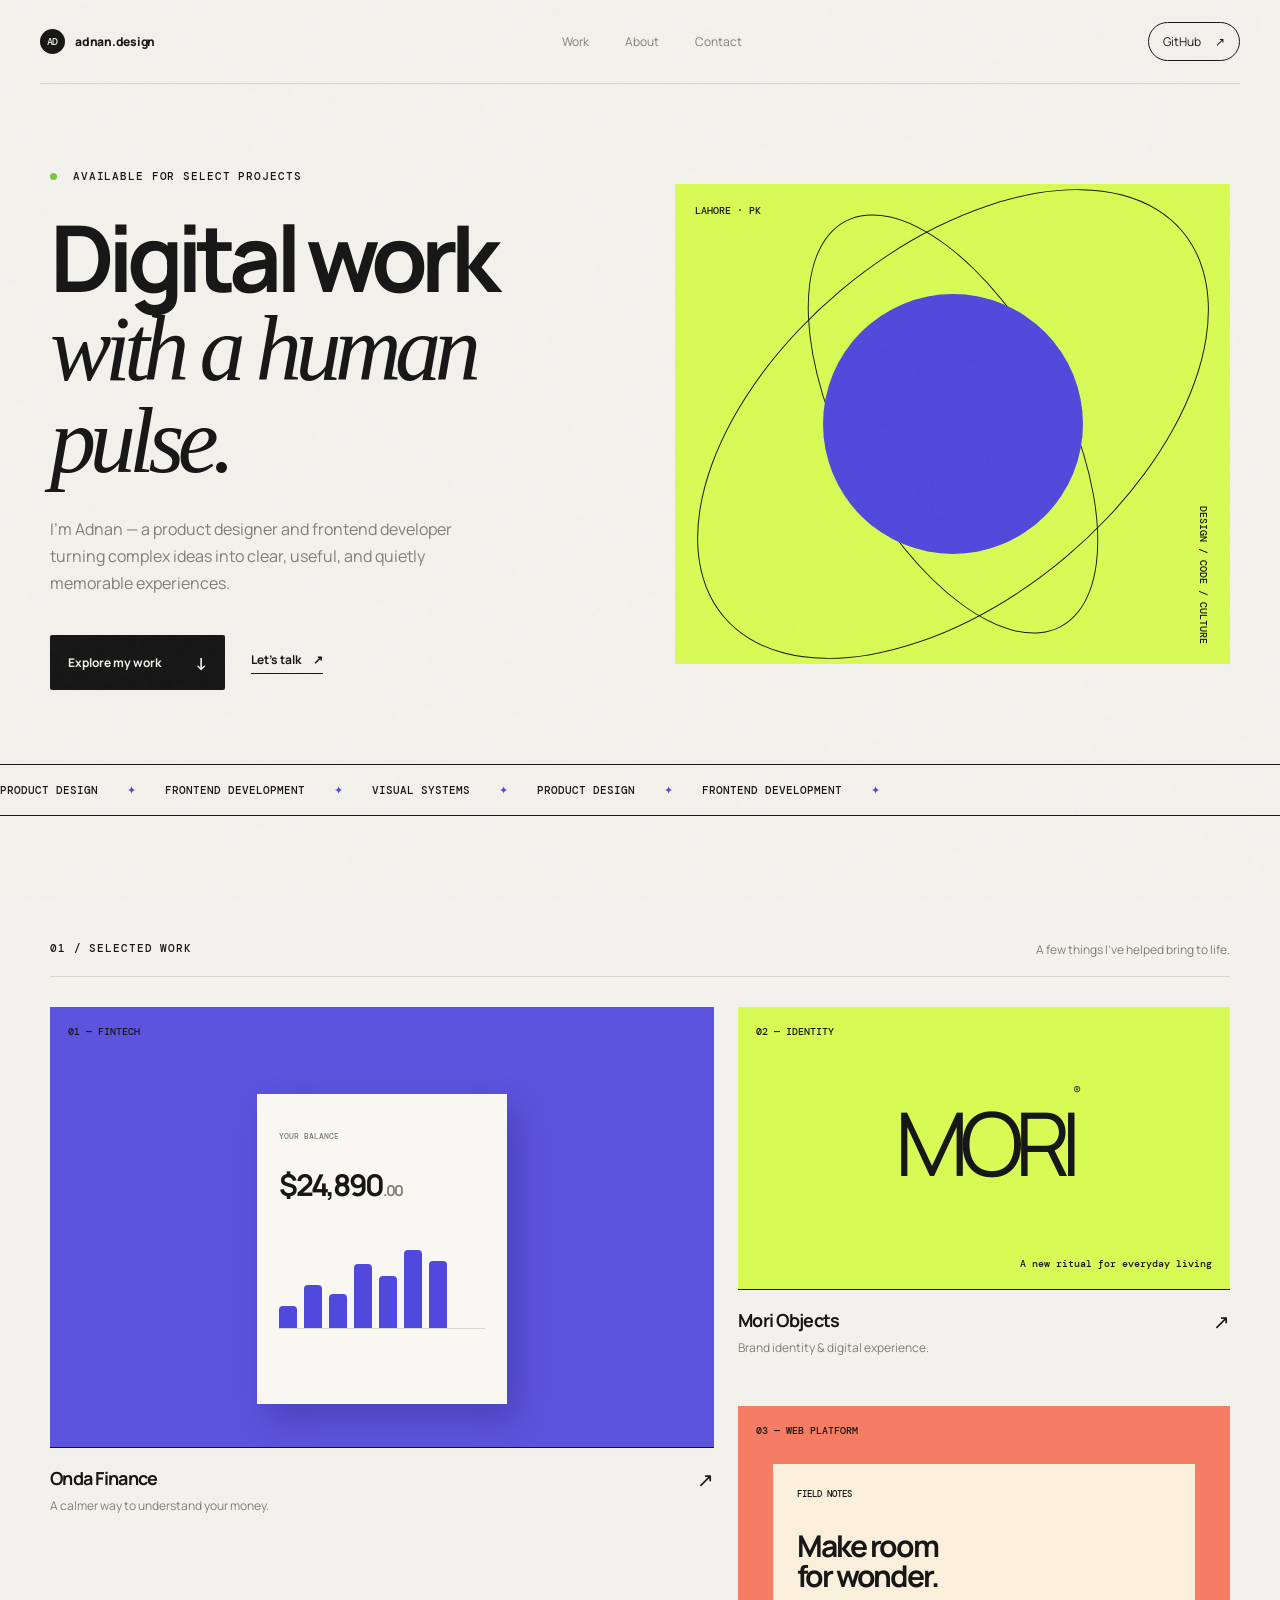
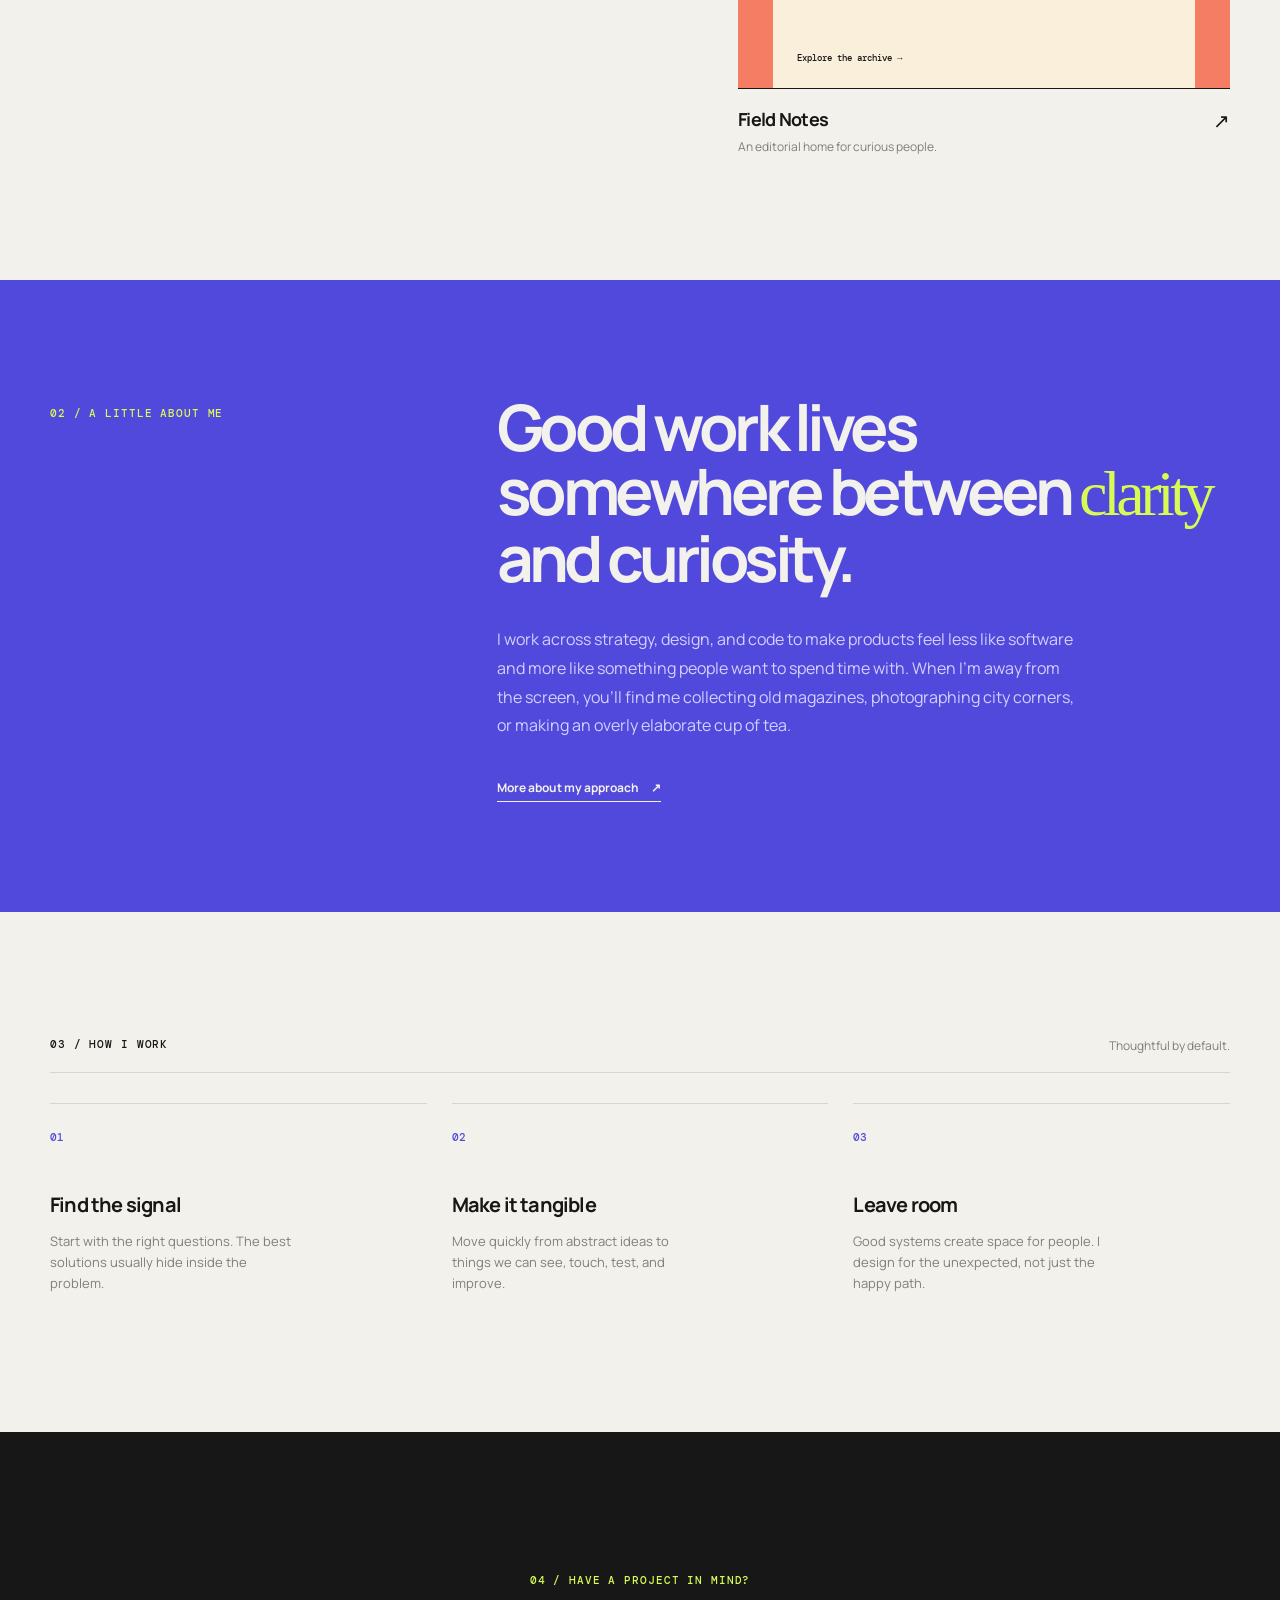
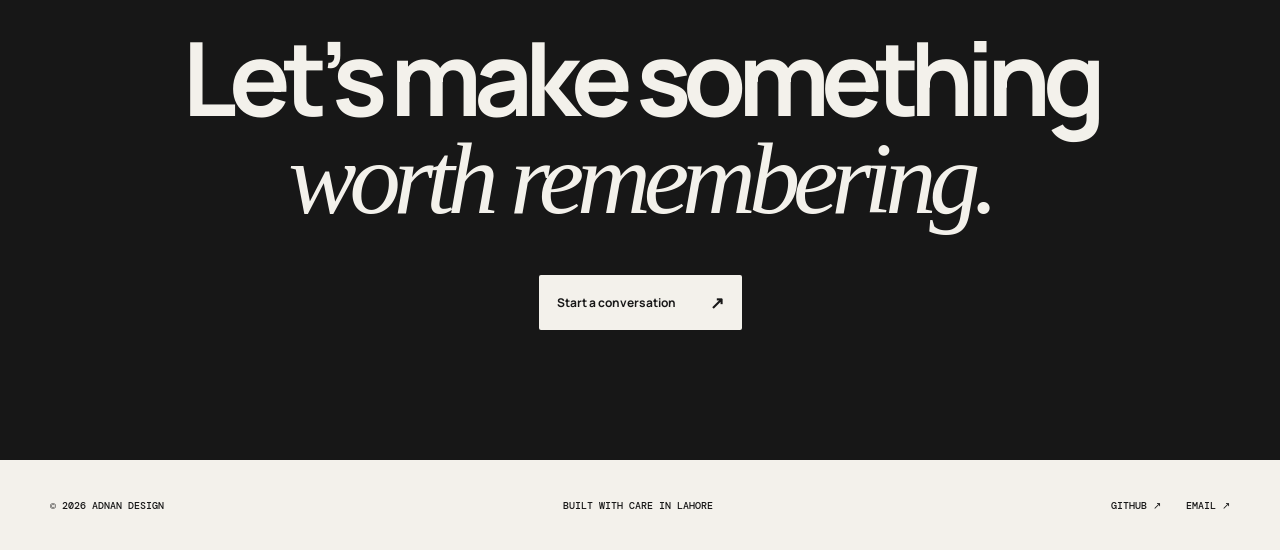
==== index.html @ 416e0aba "Create Adnan portfolio site" ====
<!doctype html>
<html lang="en">
<head>
  <meta charset="UTF-8" />
  <meta name="viewport" content="width=device-width, initial-scale=1.0" />
  <meta name="description" content="Adnan Design — product designer and frontend developer crafting thoughtful digital experiences." />
  <title>Adnan Design — Product Designer & Frontend Developer</title>
  <link rel="preconnect" href="https://fonts.googleapis.com">
  <link rel="preconnect" href="https://fonts.gstatic.com" crossorigin>
  <link href="https://fonts.googleapis.com/css2?family=DM+Mono:wght@400;500&family=Manrope:wght@400;500;600;700;800&display=swap" rel="stylesheet">
  <link rel="stylesheet" href="styles.css" />
</head>
<body>
  <div class="grain"></div>
  <header class="site-header">
    <a class="brand" href="#top" aria-label="Adnan Design home"><span class="brand-mark">AD</span><span>adnan.design</span></a>
    <nav class="nav" aria-label="Primary navigation">
      <a href="#work">Work</a><a href="#about">About</a><a href="#contact">Contact</a>
    </nav>
    <a class="header-cta" href="https://github.com/AdnanDesign" target="_blank" rel="noreferrer">GitHub <span>↗</span></a>
  </header>

  <main id="top">
    <section class="hero container">
      <div class="hero-copy">
        <p class="eyebrow"><span class="status-dot"></span> Available for select projects</p>
        <h1>Digital work<br><em>with a human pulse.</em></h1>
        <p class="hero-text">I’m Adnan — a product designer and frontend developer turning complex ideas into clear, useful, and quietly memorable experiences.</p>
        <div class="hero-actions"><a class="button button-dark" href="#work">Explore my work <span>↓</span></a><a class="text-link" href="mailto:hello@adnan.design">Let’s talk <span>↗</span></a></div>
      </div>
      <div class="hero-art" aria-label="Abstract artwork">
        <div class="orbit orbit-one"></div><div class="orbit orbit-two"></div><div class="sun"></div><div class="art-label label-top">Lahore · PK</div><div class="art-label label-bottom">Design / Code / Culture</div>
      </div>
    </section>

    <section class="marquee" aria-label="Specialties"><div>PRODUCT DESIGN <span>✦</span> FRONTEND DEVELOPMENT <span>✦</span> VISUAL SYSTEMS <span>✦</span> PRODUCT DESIGN <span>✦</span> FRONTEND DEVELOPMENT <span>✦</span></div></section>

    <section class="section container" id="work">
      <div class="section-heading"><p class="eyebrow">01 / Selected work</p><p class="muted">A few things I’ve helped bring to life.</p></div>
      <div class="project-grid">
        <article class="project-card project-featured"><div class="project-visual visual-indigo"><span class="visual-tag">01 — Fintech</span><div class="phone-card"><small>YOUR BALANCE</small><strong>$24,890<span>.00</span></strong><div class="mini-chart"><i></i><i></i><i></i><i></i><i></i><i></i><i></i></div></div></div><div class="project-info"><div><h2>Onda Finance</h2><p>A calmer way to understand your money.</p></div><span class="arrow">↗</span></div></article>
        <article class="project-card"><div class="project-visual visual-lime"><span class="visual-tag">02 — Identity</span><div class="lime-type">MORI<span>®</span></div><div class="visual-caption">A new ritual for everyday living</div></div><div class="project-info"><div><h2>Mori Objects</h2><p>Brand identity & digital experience.</p></div><span class="arrow">↗</span></div></article>
        <article class="project-card"><div class="project-visual visual-coral"><span class="visual-tag">03 — Web platform</span><div class="coral-window"><span>FIELD NOTES</span><b>Make room<br>for wonder.</b><small>Explore the archive →</small></div></div><div class="project-info"><div><h2>Field Notes</h2><p>An editorial home for curious people.</p></div><span class="arrow">↗</span></div></article>
      </div>
    </section>

    <section class="about-band" id="about"><div class="container about-layout"><p class="eyebrow">02 / A little about me</p><div><h2>Good work lives somewhere between <span>clarity</span> and curiosity.</h2><p class="about-copy">I work across strategy, design, and code to make products feel less like software and more like something people want to spend time with. When I’m away from the screen, you’ll find me collecting old magazines, photographing city corners, or making an overly elaborate cup of tea.</p><a class="text-link light-link" href="mailto:hello@adnan.design">More about my approach <span>↗</span></a></div></div></section>

    <section class="section container principles"><div class="section-heading"><p class="eyebrow">03 / How I work</p><p class="muted">Thoughtful by default.</p></div><div class="principle-grid"><div><span>01</span><h3>Find the signal</h3><p>Start with the right questions. The best solutions usually hide inside the problem.</p></div><div><span>02</span><h3>Make it tangible</h3><p>Move quickly from abstract ideas to things we can see, touch, test, and improve.</p></div><div><span>03</span><h3>Leave room</h3><p>Good systems create space for people. I design for the unexpected, not just the happy path.</p></div></div></section>

    <section class="contact-section" id="contact"><div class="container contact-inner"><p class="eyebrow">04 / Have a project in mind?</p><h2>Let’s make something<br><em>worth remembering.</em></h2><a class="button button-light" href="mailto:hello@adnan.design">Start a conversation <span>↗</span></a></div></section>
  </main>
  <footer class="site-footer container"><span>© 2026 Adnan Design</span><span>Built with care in Lahore</span><div><a href="https://github.com/AdnanDesign" target="_blank" rel="noreferrer">GitHub ↗</a><a href="mailto:hello@adnan.design">Email ↗</a></div></footer>
</body>
</html>
---- styles.css ----
:root{--ink:#171717;--paper:#f3f1eb;--muted:#817e76;--line:#d8d5cc;--lime:#d8fa55;--indigo:#5149db;--coral:#f47d63}*{box-sizing:border-box}html{scroll-behavior:smooth}body{margin:0;background:var(--paper);color:var(--ink);font-family:Manrope,Arial,sans-serif}.grain{position:fixed;inset:0;pointer-events:none;opacity:.035;z-index:4;background-image:url("data:image/svg+xml,%3Csvg viewBox='0 0 180 180' xmlns='http://www.w3.org/2000/svg'%3E%3Cfilter id='n'%3E%3CfeTurbulence type='fractalNoise' baseFrequency='.8' numOctaves='4' stitchTiles='stitch'/%3E%3C/filter%3E%3Crect width='100%25' height='100%25' filter='url(%23n)' opacity='.6'/%3E%3C/svg%3E")}.container{width:min(1180px,calc(100% - 80px));margin:auto}.site-header{height:84px;display:flex;align-items:center;justify-content:space-between;width:min(1320px,calc(100% - 80px));margin:auto;border-bottom:1px solid var(--line);font-size:12px}.brand{display:flex;gap:10px;align-items:center;font-weight:800;color:var(--ink);text-decoration:none;letter-spacing:-.02em}.brand-mark{display:grid;place-items:center;background:var(--ink);color:var(--paper);height:25px;width:25px;font:500 10px 'DM Mono',monospace;border-radius:50%}.nav{display:flex;gap:36px}.nav a,.header-cta,.site-footer a{color:inherit;text-decoration:none}.nav a{color:var(--muted)}.nav a:hover,.site-footer a:hover{color:var(--ink)}.header-cta{border:1px solid var(--ink);padding:10px 14px;border-radius:99px}.header-cta span{margin-left:12px}.hero{min-height:680px;display:grid;grid-template-columns:1fr 1fr;align-items:center;gap:70px}.eyebrow{font:500 11px 'DM Mono',monospace;text-transform:uppercase;letter-spacing:.08em}.status-dot{display:inline-block;width:7px;height:7px;background:#77c83b;border-radius:50%;margin-right:8px}.hero h1{font-size:clamp(58px,7.2vw,104px);line-height:.96;letter-spacing:-.075em;margin:30px 0}.hero h1 em,.contact-section h2 em{font-family:Georgia,serif;font-weight:400;letter-spacing:-.07em}.hero-text{max-width:430px;color:var(--muted);font-size:16px;line-height:1.7}.hero-actions{display:flex;align-items:center;gap:26px;margin-top:38px}.button{display:inline-flex;align-items:center;justify-content:space-between;gap:34px;text-decoration:none;padding:16px 18px;font-size:12px;font-weight:700;border-radius:2px}.button-dark{background:var(--ink);color:var(--paper)}.button-light{background:var(--paper);color:var(--ink)}.button span{font-size:17px}.text-link{color:var(--ink);text-decoration:none;font-size:12px;font-weight:700;border-bottom:1px solid var(--ink);padding-bottom:5px}.text-link span{margin-left:10px}.hero-art{height:480px;background:var(--lime);position:relative;overflow:hidden}.sun{position:absolute;width:260px;height:260px;background:var(--indigo);border-radius:50%;top:110px;left:50%;transform:translateX(-50%)}.orbit{position:absolute;border:1px solid var(--ink);border-radius:50%;left:50%;top:50%;transform:translate(-50%,-50%) rotate(-28deg)}.orbit-one{height:460px;width:220px}.orbit-two{height:600px;width:350px;transform:translate(-50%,-50%) rotate(50deg)}.art-label{position:absolute;font:500 10px 'DM Mono',monospace;text-transform:uppercase}.label-top{top:20px;left:20px}.label-bottom{bottom:20px;right:20px;writing-mode:vertical-rl}.marquee{overflow:hidden;white-space:nowrap;border-top:1px solid var(--ink);border-bottom:1px solid var(--ink);padding:18px 0;font:500 11px 'DM Mono',monospace}.marquee div{animation:scroll 28s linear infinite}.marquee span{color:var(--indigo);margin:0 22px}@keyframes scroll{to{transform:translateX(-30%)}}.section{padding-top:125px;padding-bottom:125px}.section-heading{display:flex;justify-content:space-between;border-bottom:1px solid var(--line);padding-bottom:18px;margin-bottom:30px}.section-heading .eyebrow{margin:0}.muted{color:var(--muted);font-size:12px;margin:0}.project-grid{display:grid;grid-template-columns:1.35fr 1fr;gap:50px 24px}.project-card:first-child{grid-row:span 2}.project-visual{height:440px;position:relative;overflow:hidden}.project-card:not(:first-child) .project-visual{height:282px}.visual-indigo{background:#5c54dc}.visual-lime{background:var(--lime)}.visual-coral{background:var(--coral)}.visual-tag{position:absolute;top:18px;left:18px;font:500 10px 'DM Mono',monospace;text-transform:uppercase}.phone-card{position:absolute;width:250px;height:310px;background:#f8f7f1;left:50%;top:55%;transform:translate(-50%,-50%);padding:28px 22px;box-shadow:10px 15px 30px #28217b55}.phone-card small{font:500 8px 'DM Mono',monospace;color:var(--muted)}.phone-card strong{display:block;font-size:30px;letter-spacing:-.07em;margin:20px 0 34px}.phone-card strong span{font-size:15px;color:var(--muted)}.mini-chart{display:flex;gap:7px;align-items:end;height:90px;border-bottom:1px solid var(--line)}.mini-chart i{display:block;width:18px;background:var(--indigo);border-radius:4px 4px 0 0}.mini-chart i:nth-child(1){height:25%}.mini-chart i:nth-child(2){height:48%}.mini-chart i:nth-child(3){height:38%}.mini-chart i:nth-child(4){height:72%}.mini-chart i:nth-child(5){height:58%}.mini-chart i:nth-child(6){height:88%}.mini-chart i:nth-child(7){height:75%}.lime-type{font-size:88px;letter-spacing:-.1em;position:absolute;top:50%;left:50%;transform:translate(-50%,-55%)}.lime-type span{font-size:13px;vertical-align:top}.visual-caption{position:absolute;bottom:19px;right:18px;font:500 10px 'DM Mono',monospace}.coral-window{position:absolute;inset:58px 35px 0;background:#f9efdb;padding:24px;display:flex;flex-direction:column}.coral-window span,.coral-window small{font:500 9px 'DM Mono',monospace}.coral-window b{font-size:30px;line-height:1;letter-spacing:-.07em;margin:auto 0}.coral-window small{margin-top:auto}.project-info{display:flex;justify-content:space-between;padding-top:18px;border-top:1px solid var(--ink)}.project-info h2{font-size:18px;letter-spacing:-.04em;margin:0 0 7px}.project-info p{font-size:12px;color:var(--muted);margin:0}.arrow{font-size:20px}.about-band{background:var(--indigo);color:var(--paper);padding:115px 0}.about-layout{display:grid;grid-template-columns:1fr 2fr;gap:80px}.about-layout .eyebrow{color:var(--lime)}.about-layout h2{font-size:clamp(36px,5vw,67px);line-height:1;letter-spacing:-.07em;margin:0 0 35px}.about-layout h2 span{color:var(--lime);font-family:Georgia,serif;font-weight:400}.about-copy{font-size:16px;line-height:1.8;color:#d3d1ff;max-width:590px;margin-bottom:35px}.light-link{color:var(--paper);border-color:var(--paper)}.principle-grid{display:grid;grid-template-columns:repeat(3,1fr);gap:25px}.principle-grid>div{border-top:1px solid var(--line);padding-top:20px}.principle-grid span{font:500 11px 'DM Mono',monospace;color:var(--indigo)}.principle-grid h3{font-size:20px;margin:45px 0 12px;letter-spacing:-.04em}.principle-grid p{color:var(--muted);line-height:1.6;font-size:13px;max-width:250px}.contact-section{background:var(--ink);color:var(--paper);padding:130px 0}.contact-inner{text-align:center}.contact-inner .eyebrow{color:var(--lime)}.contact-section h2{font-size:clamp(52px,8vw,110px);line-height:.95;letter-spacing:-.08em;margin:42px auto 48px}.site-footer{display:flex;justify-content:space-between;align-items:center;min-height:90px;font:500 10px 'DM Mono',monospace;text-transform:uppercase}.site-footer div{display:flex;gap:25px}@media(max-width:800px){.container,.site-header{width:min(100% - 36px,1180px)}.site-header{height:70px}.nav{display:none}.hero{display:flex;flex-direction:column;padding-top:80px;min-height:auto;gap:60px}.hero h1{font-size:65px}.hero-art{width:100%;height:380px}.section{padding-top:85px;padding-bottom:85px}.project-grid{display:block}.project-card{margin-bottom:45px}.project-visual,.project-card:not(:first-child) .project-visual{height:350px}.about-band{padding:80px 0}.about-layout{display:block}.about-layout>div{margin-top:50px}.principle-grid{grid-template-columns:1fr;gap:45px}.principle-grid h3{margin-top:20px}.contact-section{padding:90px 0}.site-footer{flex-wrap:wrap;gap:20px;padding:24px 0}.site-footer div{width:100%;justify-content:space-between}}
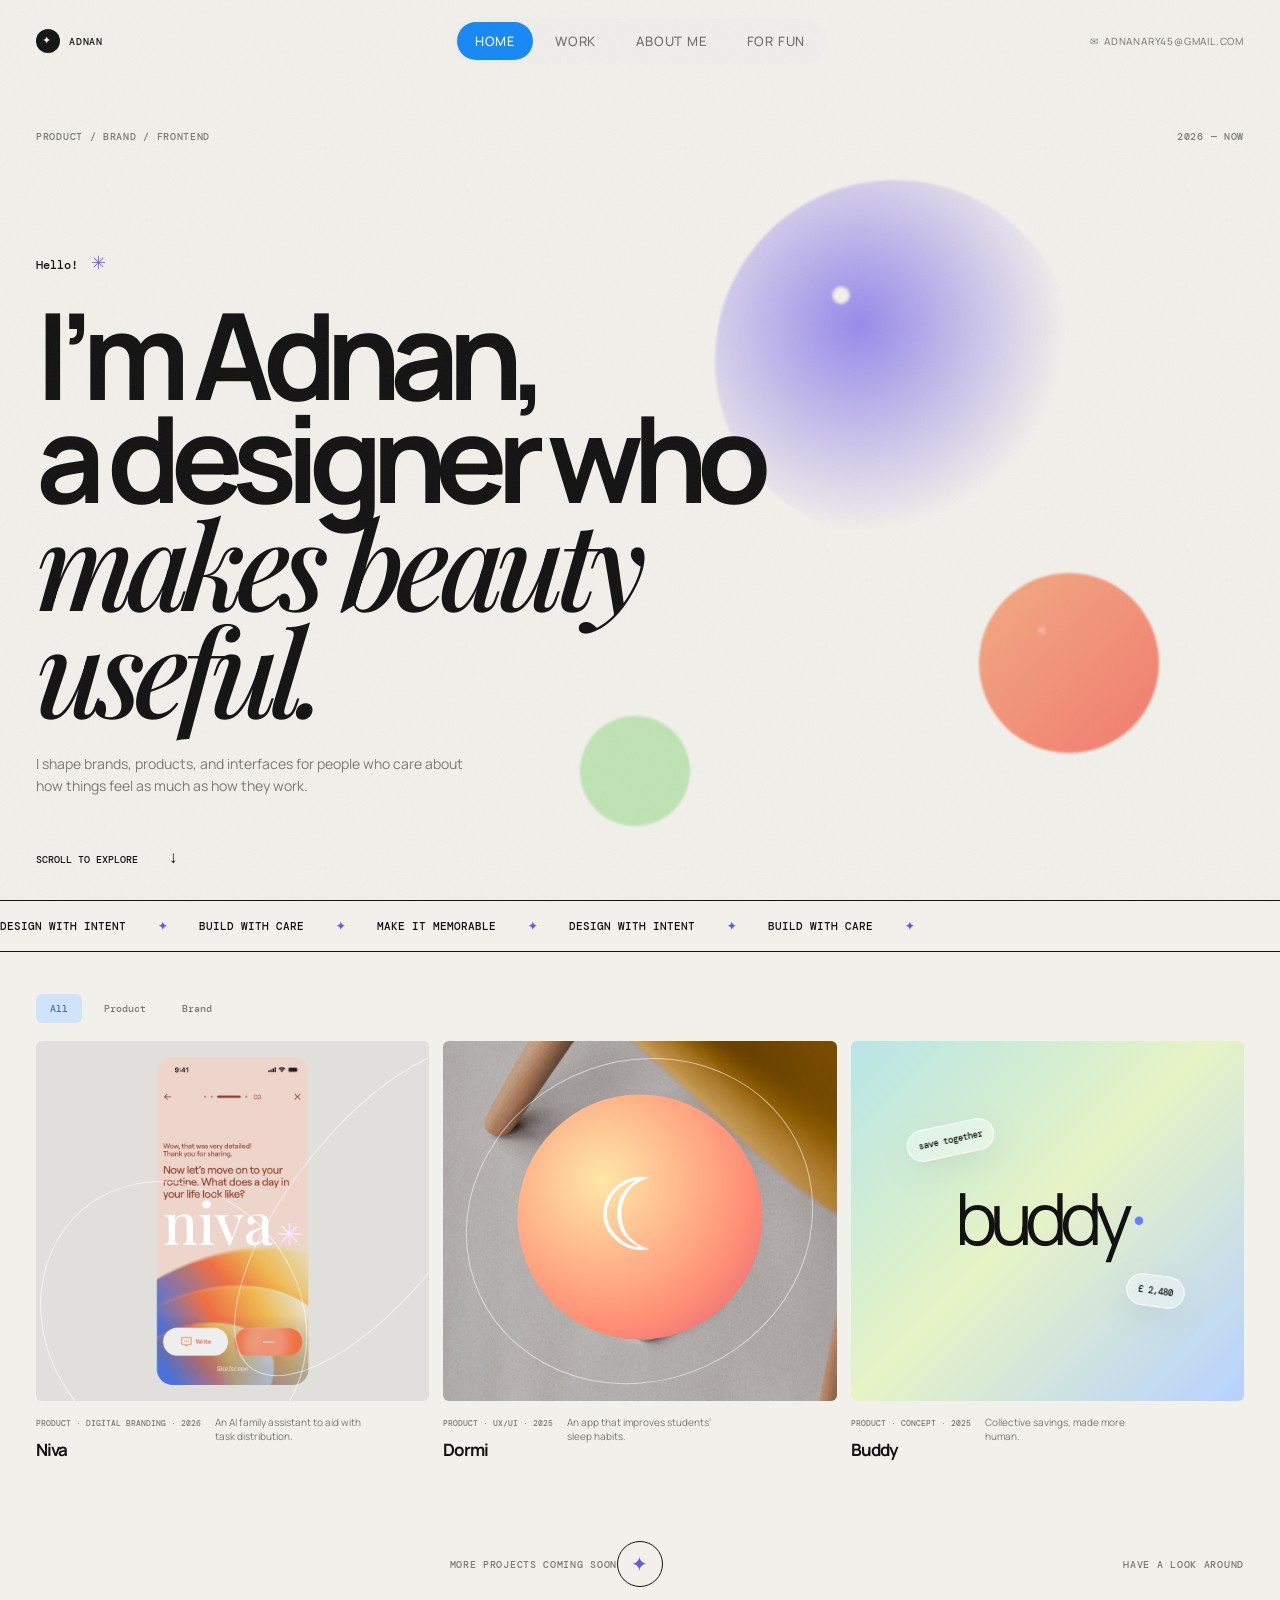
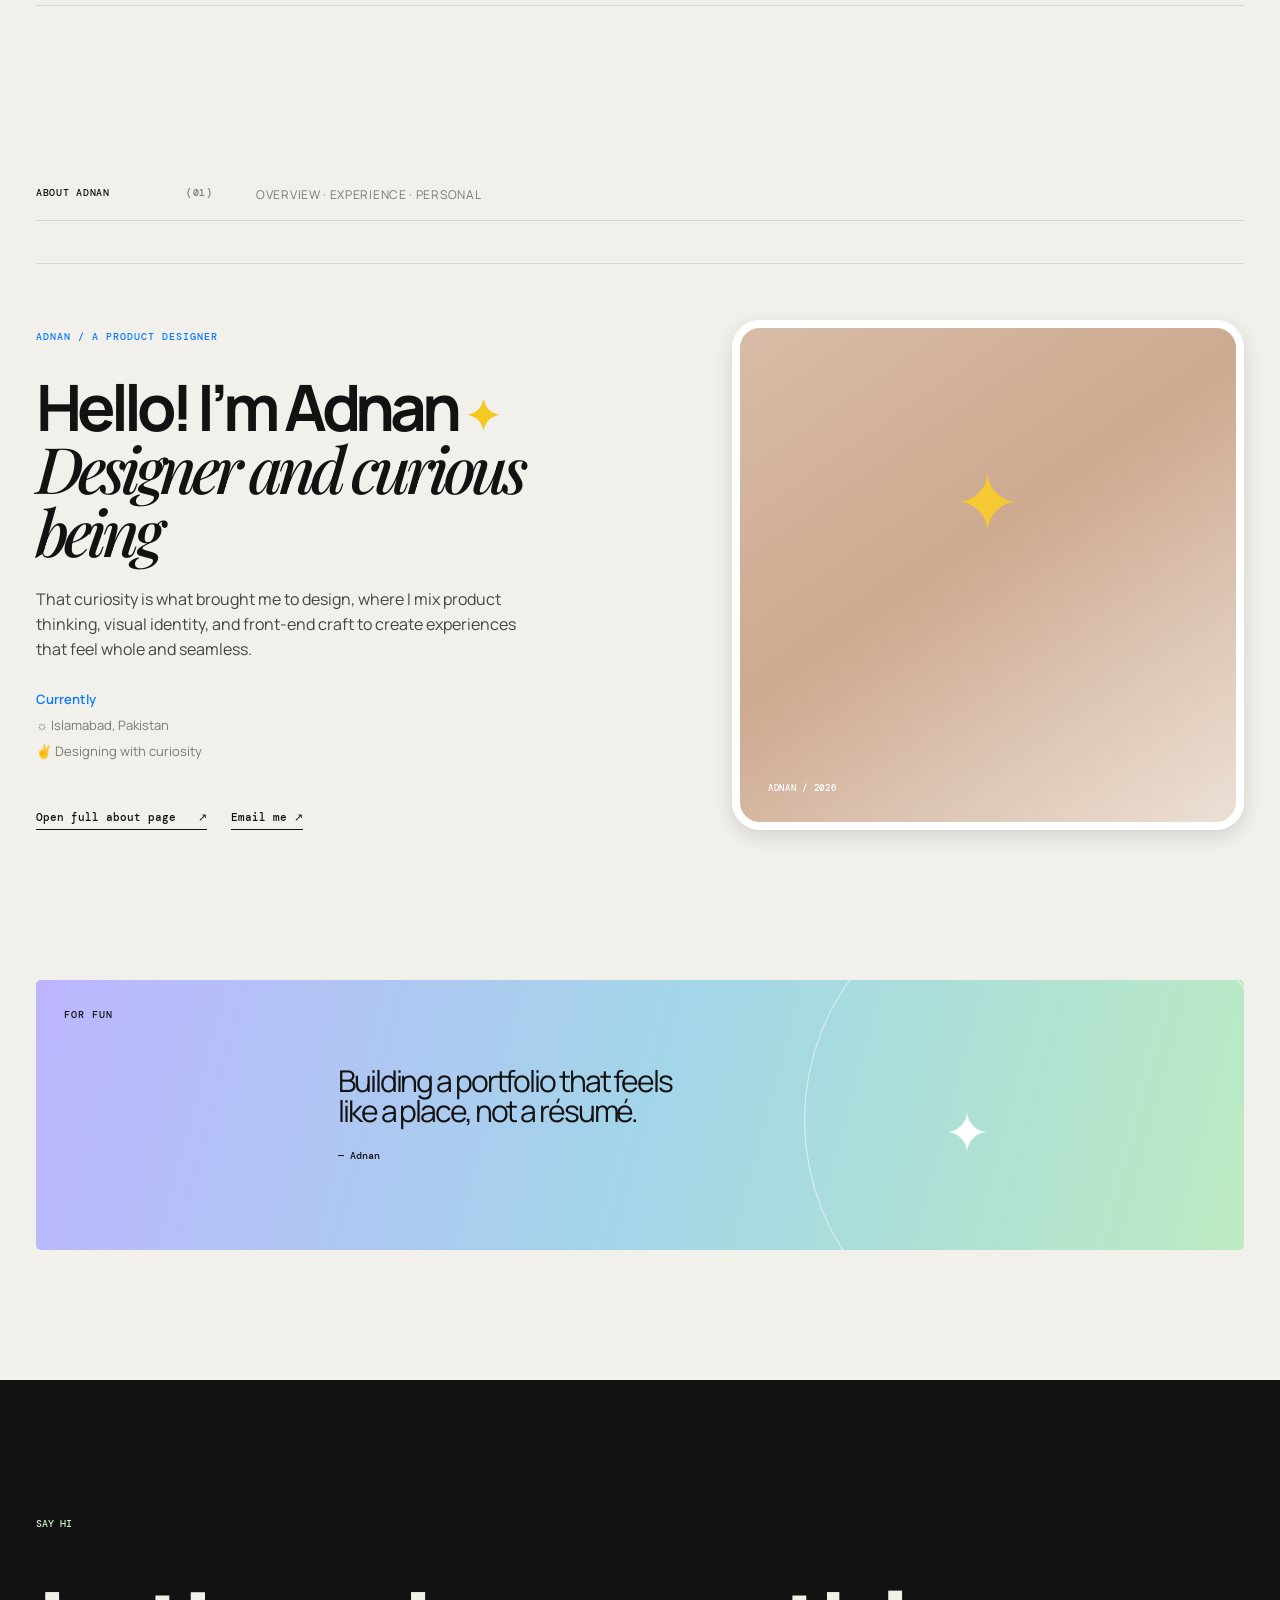
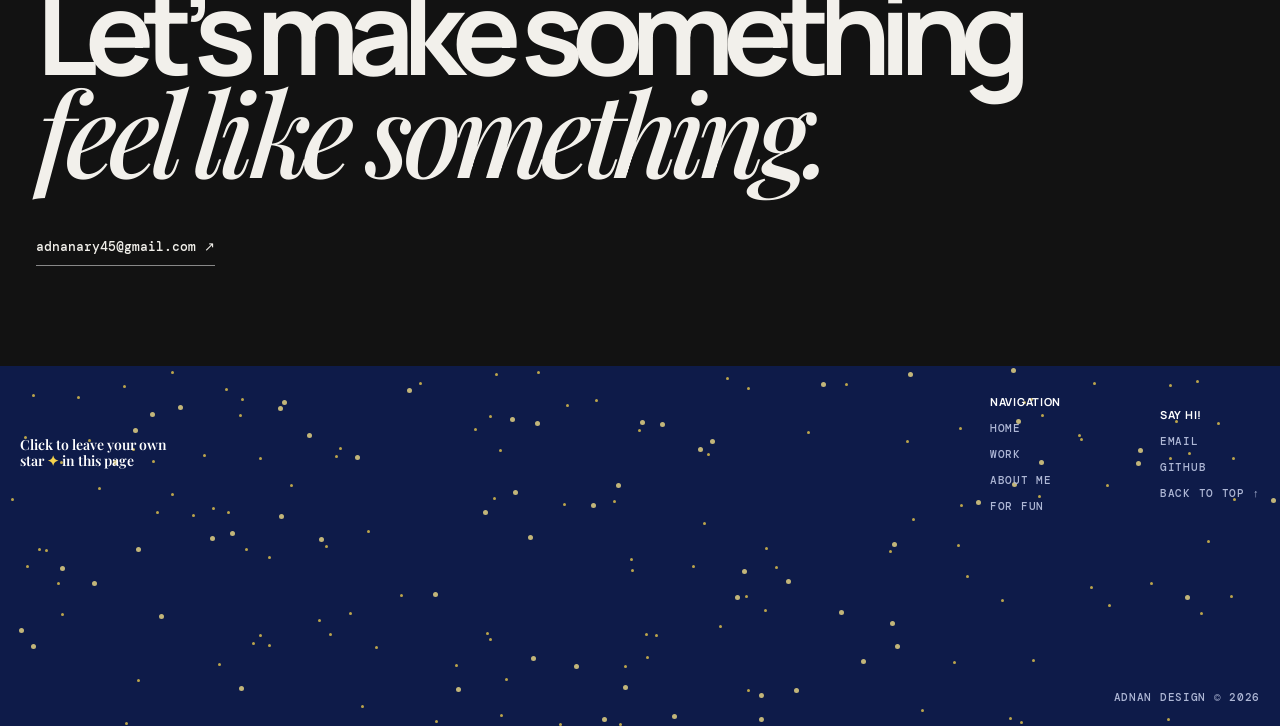
==== commit 9d8ba2ee: "Complete portfolio visuals and interactions" ====
--- a/index.html
+++ b/index.html
@@ -1,55 +1,216 @@
 <!doctype html>
 <html lang="en">
-<head>
-  <meta charset="UTF-8" />
-  <meta name="viewport" content="width=device-width, initial-scale=1.0" />
-  <meta name="description" content="Adnan Design — product designer and frontend developer crafting thoughtful digital experiences." />
-  <title>Adnan Design — Product Designer & Frontend Developer</title>
-  <link rel="preconnect" href="https://fonts.googleapis.com">
-  <link rel="preconnect" href="https://fonts.gstatic.com" crossorigin>
-  <link href="https://fonts.googleapis.com/css2?family=DM+Mono:wght@400;500&family=Manrope:wght@400;500;600;700;800&display=swap" rel="stylesheet">
-  <link rel="stylesheet" href="styles.css" />
-</head>
-<body>
-  <div class="grain"></div>
-  <header class="site-header">
-    <a class="brand" href="#top" aria-label="Adnan Design home"><span class="brand-mark">AD</span><span>adnan.design</span></a>
-    <nav class="nav" aria-label="Primary navigation">
-      <a href="#work">Work</a><a href="#about">About</a><a href="#contact">Contact</a>
+  <head>
+    <meta charset="UTF-8" />
+    <meta name="viewport" content="width=device-width, initial-scale=1.0" />
+    <meta
+      name="description"
+      content="Adnan — product designer and creative developer making digital experiences with clarity, warmth, and motion."
+    />
+    <title>Adnan — Product designer & creative developer</title>
+    <link rel="preconnect" href="https://fonts.googleapis.com" />
+    <link rel="preconnect" href="https://fonts.gstatic.com" crossorigin />
+    <link
+      href="https://fonts.googleapis.com/css2?family=DM+Mono:wght@400;500&family=Manrope:wght@400;500;600;700;800&family=Playfair+Display:ital,wght@0,500;1,500;1,600&display=swap"
+      rel="stylesheet"
+    />
+    <link rel="stylesheet" href="styles.css" />
+    <link rel="stylesheet" href="grid-overrides.css" />
+    <link rel="stylesheet" href="grid-tweak.css" />
+    <link rel="stylesheet" href="header-tweak.css" />
+    <link rel="stylesheet" href="header-final.css?v=2" />
+    <link rel="stylesheet" href="image-overrides.css" />
+    <link rel="stylesheet" href="footer-overrides.css" />
+    <link rel="stylesheet" href="footer-final.css?v=2" />
+  </head>
+  <body>
+    <div class="noise"></div>
+    <div class="cursor-star" aria-hidden="true">✦</div>
+    <header class="topbar">
+      <a class="logo" href="#home"
+        ><span class="logo-dot"></span><span>ADNAN</span></a
+      >
+      <nav class="header-nav" aria-label="Main navigation">
+        <a class="active" href="#home">Home</a><a href="#work">Work</a
+        ><a href="about/index.html">About me</a
+        ><a href="fun/index.html">For fun</a>
+      </nav>
+      <a class="header-contact" href="mailto:adnanary@gmail.com"
+        >✉&nbsp; adnanary@gmail.com</a
+      ><button class="menu-button" aria-label="Open navigation">
+        <span></span><span></span>
+      </button>
+    </header>
+    <nav class="nav-panel" aria-label="Site navigation">
+      <a href="#home">Home</a><a href="#work">Work</a
+      ><a href="about/index.html">About me</a
+      ><a href="fun/index.html">For fun</a
+      ><a href="#contact">Say hi <span>↗</span></a>
     </nav>
-    <a class="header-cta" href="https://github.com/AdnanDesign" target="_blank" rel="noreferrer">GitHub <span>↗</span></a>
-  </header>
-
-  <main id="top">
-    <section class="hero container">
-      <div class="hero-copy">
-        <p class="eyebrow"><span class="status-dot"></span> Available for select projects</p>
-        <h1>Digital work<br><em>with a human pulse.</em></h1>
-        <p class="hero-text">I’m Adnan — a product designer and frontend developer turning complex ideas into clear, useful, and quietly memorable experiences.</p>
-        <div class="hero-actions"><a class="button button-dark" href="#work">Explore my work <span>↓</span></a><a class="text-link" href="mailto:hello@adnan.design">Let’s talk <span>↗</span></a></div>
+    <main id="home">
+      <section class="hero wrap">
+        <div class="hero-meta">
+          <span>PRODUCT / BRAND / FRONTEND</span><span>2026 — NOW</span>
+        </div>
+        <div class="hero-title">
+          <p class="hello">Hello! <span>✳</span></p>
+          <h1>
+            I’m Adnan,<br />a designer who<br /><i>makes beauty useful.</i>
+          </h1>
+          <p class="hero-note">
+            I shape brands, products, and interfaces for people who care about
+            how things feel as much as how they work.
+          </p>
+        </div>
+        <div class="hero-orb orb-one"></div>
+        <div class="hero-orb orb-two"></div>
+        <div class="hero-orb orb-three"></div>
+        <a class="scroll-cue" href="#work">Scroll to explore <span>↓</span></a>
+      </section>
+      <div class="ticker">
+        <div>
+          DESIGN WITH INTENT <b>✦</b> BUILD WITH CARE <b>✦</b> MAKE IT MEMORABLE
+          <b>✦</b> DESIGN WITH INTENT <b>✦</b> BUILD WITH CARE <b>✦</b>
+        </div>
       </div>
-      <div class="hero-art" aria-label="Abstract artwork">
-        <div class="orbit orbit-one"></div><div class="orbit orbit-two"></div><div class="sun"></div><div class="art-label label-top">Lahore · PK</div><div class="art-label label-bottom">Design / Code / Culture</div>
+      <section class="work wrap" id="work">
+        <div class="work-filter">
+          <button class="filter active" data-filter="all">All</button
+          ><button class="filter" data-filter="product">Product</button
+          ><button class="filter" data-filter="brand">Brand</button>
+        </div>
+        <div class="work-grid">
+          <a
+            class="work-card niva"
+            data-kind="product"
+            href="work/niva/index.html"
+            ><div class="card-art">
+              <div class="niva-orbit orbit-a"></div>
+              <div class="niva-orbit orbit-b"></div>
+              <div class="niva-core">niva<span>✳</span></div>
+            </div>
+            <div class="card-bottom">
+              <div>
+                <span class="mini-meta">PRODUCT · DIGITAL BRANDING · 2026</span>
+                <h2>Niva</h2>
+              </div>
+              <p>An AI family assistant to aid with task distribution.</p>
+            </div></a
+          ><a
+            class="work-card dormi"
+            data-kind="product"
+            href="work/dormi/index.html"
+            ><div class="card-art">
+              <div class="dormi-sun"></div>
+              <div class="dormi-moon">☾</div>
+              <div class="dormi-lines"></div>
+            </div>
+            <div class="card-bottom">
+              <div>
+                <span class="mini-meta">PRODUCT · UX/UI · 2025</span>
+                <h2>Dormi</h2>
+              </div>
+              <p>An app that improves students’ sleep habits.</p>
+            </div></a
+          ><a
+            class="work-card buddy"
+            data-kind="product"
+            href="work/buddy/index.html"
+            ><div class="card-art">
+              <div class="buddy-bubble bubble-one">save together</div>
+              <div class="buddy-bubble bubble-two">£ 2,480</div>
+              <div class="buddy-word">buddy<span>·</span></div>
+            </div>
+            <div class="card-bottom">
+              <div>
+                <span class="mini-meta">PRODUCT · CONCEPT · 2025</span>
+                <h2>Buddy</h2>
+              </div>
+              <p>Collective savings, made more human.</p>
+            </div></a
+          >
+        </div>
+        <div class="work-footer">
+          <span>MORE PROJECTS COMING SOON</span
+          ><span class="star-button">✦</span><span>HAVE A LOOK AROUND</span>
+        </div>
+      </section>
+      <section class="about wrap" id="about">
+        <div class="section-top">
+          <span class="label">ABOUT ADNAN</span
+          ><span class="section-count">(01)</span>
+          <p>Overview · Experience · Personal</p>
+        </div>
+        <div class="about-home-card">
+          <div class="about-home-copy">
+            <p class="about-home-kicker">ADNAN / A PRODUCT DESIGNER</p>
+            <h2>
+              Hello! I’m Adnan <span>✦</span><br /><i
+                >Designer and curious being</i
+              >
+            </h2>
+            <p>
+              That curiosity is what brought me to design, where I mix product
+              thinking, visual identity, and front-end craft to create
+              experiences that feel whole and seamless.
+            </p>
+            <div class="about-home-current">
+              <b>Currently</b><span>☼ Islamabad, Pakistan</span
+              ><span>✌ Designing with curiosity</span>
+            </div>
+            <div class="about-links">
+              <a href="about/index.html">Open full about page <span>↗</span></a
+              ><a href="mailto:adnanary@gmail.com">Email me <span>↗</span></a>
+            </div>
+          </div>
+          <div class="about-home-visual">
+            <div>✦</div>
+            <span>ADNAN / 2026</span>
+          </div>
+        </div>
+      </section>
+      <section class="now wrap" id="fun">
+        <div class="now-card">
+          <div class="now-label">FOR FUN</div>
+          <div class="now-copy">
+            <p>Building a portfolio that feels like a place, not a résumé.</p>
+            <span>— Adnan</span>
+          </div>
+          <div class="now-ring"></div>
+          <div class="now-star">✦</div>
+        </div>
+      </section>
+      <section class="contact" id="contact">
+        <div class="contact-inner wrap">
+          <span class="label">SAY HI</span>
+          <h2>Let’s make something<br /><i>feel like something.</i></h2>
+          <a class="contact-link" href="mailto:adnanary@gmail.com"
+            >adnanary@gmail.com <span>↗</span></a
+          >
+        </div>
+      </section>
+    </main>
+    <footer class="footer footer-starfield">
+      <div class="footer-stars" aria-hidden="true"></div>
+      <button class="leave-star" type="button">
+        Click to leave your own<br />star <b>✦</b> in this page
+      </button>
+      <nav class="footer-nav">
+        <strong>Navigation</strong><a href="#home">Home</a
+        ><a href="#work">Work</a><a href="about/index.html">About me</a
+        ><a href="fun/index.html">For fun</a>
+      </nav>
+      <div class="footer-sayhi">
+        <strong>Say hi!</strong><a href="mailto:adnanary@gmail.com">Email</a
+        ><a
+          href="https://github.com/AdnanDesign"
+          target="_blank"
+          rel="noreferrer"
+          >GitHub</a
+        ><a href="#home">Back to top ↑</a>
       </div>
-    </section>
-
-    <section class="marquee" aria-label="Specialties"><div>PRODUCT DESIGN <span>✦</span> FRONTEND DEVELOPMENT <span>✦</span> VISUAL SYSTEMS <span>✦</span> PRODUCT DESIGN <span>✦</span> FRONTEND DEVELOPMENT <span>✦</span></div></section>
-
-    <section class="section container" id="work">
-      <div class="section-heading"><p class="eyebrow">01 / Selected work</p><p class="muted">A few things I’ve helped bring to life.</p></div>
-      <div class="project-grid">
-        <article class="project-card project-featured"><div class="project-visual visual-indigo"><span class="visual-tag">01 — Fintech</span><div class="phone-card"><small>YOUR BALANCE</small><strong>$24,890<span>.00</span></strong><div class="mini-chart"><i></i><i></i><i></i><i></i><i></i><i></i><i></i></div></div></div><div class="project-info"><div><h2>Onda Finance</h2><p>A calmer way to understand your money.</p></div><span class="arrow">↗</span></div></article>
-        <article class="project-card"><div class="project-visual visual-lime"><span class="visual-tag">02 — Identity</span><div class="lime-type">MORI<span>®</span></div><div class="visual-caption">A new ritual for everyday living</div></div><div class="project-info"><div><h2>Mori Objects</h2><p>Brand identity & digital experience.</p></div><span class="arrow">↗</span></div></article>
-        <article class="project-card"><div class="project-visual visual-coral"><span class="visual-tag">03 — Web platform</span><div class="coral-window"><span>FIELD NOTES</span><b>Make room<br>for wonder.</b><small>Explore the archive →</small></div></div><div class="project-info"><div><h2>Field Notes</h2><p>An editorial home for curious people.</p></div><span class="arrow">↗</span></div></article>
-      </div>
-    </section>
-
-    <section class="about-band" id="about"><div class="container about-layout"><p class="eyebrow">02 / A little about me</p><div><h2>Good work lives somewhere between <span>clarity</span> and curiosity.</h2><p class="about-copy">I work across strategy, design, and code to make products feel less like software and more like something people want to spend time with. When I’m away from the screen, you’ll find me collecting old magazines, photographing city corners, or making an overly elaborate cup of tea.</p><a class="text-link light-link" href="mailto:hello@adnan.design">More about my approach <span>↗</span></a></div></div></section>
-
-    <section class="section container principles"><div class="section-heading"><p class="eyebrow">03 / How I work</p><p class="muted">Thoughtful by default.</p></div><div class="principle-grid"><div><span>01</span><h3>Find the signal</h3><p>Start with the right questions. The best solutions usually hide inside the problem.</p></div><div><span>02</span><h3>Make it tangible</h3><p>Move quickly from abstract ideas to things we can see, touch, test, and improve.</p></div><div><span>03</span><h3>Leave room</h3><p>Good systems create space for people. I design for the unexpected, not just the happy path.</p></div></div></section>
-
-    <section class="contact-section" id="contact"><div class="container contact-inner"><p class="eyebrow">04 / Have a project in mind?</p><h2>Let’s make something<br><em>worth remembering.</em></h2><a class="button button-light" href="mailto:hello@adnan.design">Start a conversation <span>↗</span></a></div></section>
-  </main>
-  <footer class="site-footer container"><span>© 2026 Adnan Design</span><span>Built with care in Lahore</span><div><a href="https://github.com/AdnanDesign" target="_blank" rel="noreferrer">GitHub ↗</a><a href="mailto:hello@adnan.design">Email ↗</a></div></footer>
-</body>
+      <span class="footer-copy">ADNAN DESIGN © 2026</span>
+    </footer>
+    <script src="script.js"></script>
+  </body>
 </html>
--- a/styles.css
+++ b/styles.css
@@ -1 +1 @@
-:root{--ink:#171717;--paper:#f3f1eb;--muted:#817e76;--line:#d8d5cc;--lime:#d8fa55;--indigo:#5149db;--coral:#f47d63}*{box-sizing:border-box}html{scroll-behavior:smooth}body{margin:0;background:var(--paper);color:var(--ink);font-family:Manrope,Arial,sans-serif}.grain{position:fixed;inset:0;pointer-events:none;opacity:.035;z-index:4;background-image:url("data:image/svg+xml,%3Csvg viewBox='0 0 180 180' xmlns='http://www.w3.org/2000/svg'%3E%3Cfilter id='n'%3E%3CfeTurbulence type='fractalNoise' baseFrequency='.8' numOctaves='4' stitchTiles='stitch'/%3E%3C/filter%3E%3Crect width='100%25' height='100%25' filter='url(%23n)' opacity='.6'/%3E%3C/svg%3E")}.container{width:min(1180px,calc(100% - 80px));margin:auto}.site-header{height:84px;display:flex;align-items:center;justify-content:space-between;width:min(1320px,calc(100% - 80px));margin:auto;border-bottom:1px solid var(--line);font-size:12px}.brand{display:flex;gap:10px;align-items:center;font-weight:800;color:var(--ink);text-decoration:none;letter-spacing:-.02em}.brand-mark{display:grid;place-items:center;background:var(--ink);color:var(--paper);height:25px;width:25px;font:500 10px 'DM Mono',monospace;border-radius:50%}.nav{display:flex;gap:36px}.nav a,.header-cta,.site-footer a{color:inherit;text-decoration:none}.nav a{color:var(--muted)}.nav a:hover,.site-footer a:hover{color:var(--ink)}.header-cta{border:1px solid var(--ink);padding:10px 14px;border-radius:99px}.header-cta span{margin-left:12px}.hero{min-height:680px;display:grid;grid-template-columns:1fr 1fr;align-items:center;gap:70px}.eyebrow{font:500 11px 'DM Mono',monospace;text-transform:uppercase;letter-spacing:.08em}.status-dot{display:inline-block;width:7px;height:7px;background:#77c83b;border-radius:50%;margin-right:8px}.hero h1{font-size:clamp(58px,7.2vw,104px);line-height:.96;letter-spacing:-.075em;margin:30px 0}.hero h1 em,.contact-section h2 em{font-family:Georgia,serif;font-weight:400;letter-spacing:-.07em}.hero-text{max-width:430px;color:var(--muted);font-size:16px;line-height:1.7}.hero-actions{display:flex;align-items:center;gap:26px;margin-top:38px}.button{display:inline-flex;align-items:center;justify-content:space-between;gap:34px;text-decoration:none;padding:16px 18px;font-size:12px;font-weight:700;border-radius:2px}.button-dark{background:var(--ink);color:var(--paper)}.button-light{background:var(--paper);color:var(--ink)}.button span{font-size:17px}.text-link{color:var(--ink);text-decoration:none;font-size:12px;font-weight:700;border-bottom:1px solid var(--ink);padding-bottom:5px}.text-link span{margin-left:10px}.hero-art{height:480px;background:var(--lime);position:relative;overflow:hidden}.sun{position:absolute;width:260px;height:260px;background:var(--indigo);border-radius:50%;top:110px;left:50%;transform:translateX(-50%)}.orbit{position:absolute;border:1px solid var(--ink);border-radius:50%;left:50%;top:50%;transform:translate(-50%,-50%) rotate(-28deg)}.orbit-one{height:460px;width:220px}.orbit-two{height:600px;width:350px;transform:translate(-50%,-50%) rotate(50deg)}.art-label{position:absolute;font:500 10px 'DM Mono',monospace;text-transform:uppercase}.label-top{top:20px;left:20px}.label-bottom{bottom:20px;right:20px;writing-mode:vertical-rl}.marquee{overflow:hidden;white-space:nowrap;border-top:1px solid var(--ink);border-bottom:1px solid var(--ink);padding:18px 0;font:500 11px 'DM Mono',monospace}.marquee div{animation:scroll 28s linear infinite}.marquee span{color:var(--indigo);margin:0 22px}@keyframes scroll{to{transform:translateX(-30%)}}.section{padding-top:125px;padding-bottom:125px}.section-heading{display:flex;justify-content:space-between;border-bottom:1px solid var(--line);padding-bottom:18px;margin-bottom:30px}.section-heading .eyebrow{margin:0}.muted{color:var(--muted);font-size:12px;margin:0}.project-grid{display:grid;grid-template-columns:1.35fr 1fr;gap:50px 24px}.project-card:first-child{grid-row:span 2}.project-visual{height:440px;position:relative;overflow:hidden}.project-card:not(:first-child) .project-visual{height:282px}.visual-indigo{background:#5c54dc}.visual-lime{background:var(--lime)}.visual-coral{background:var(--coral)}.visual-tag{position:absolute;top:18px;left:18px;font:500 10px 'DM Mono',monospace;text-transform:uppercase}.phone-card{position:absolute;width:250px;height:310px;background:#f8f7f1;left:50%;top:55%;transform:translate(-50%,-50%);padding:28px 22px;box-shadow:10px 15px 30px #28217b55}.phone-card small{font:500 8px 'DM Mono',monospace;color:var(--muted)}.phone-card strong{display:block;font-size:30px;letter-spacing:-.07em;margin:20px 0 34px}.phone-card strong span{font-size:15px;color:var(--muted)}.mini-chart{display:flex;gap:7px;align-items:end;height:90px;border-bottom:1px solid var(--line)}.mini-chart i{display:block;width:18px;background:var(--indigo);border-radius:4px 4px 0 0}.mini-chart i:nth-child(1){height:25%}.mini-chart i:nth-child(2){height:48%}.mini-chart i:nth-child(3){height:38%}.mini-chart i:nth-child(4){height:72%}.mini-chart i:nth-child(5){height:58%}.mini-chart i:nth-child(6){height:88%}.mini-chart i:nth-child(7){height:75%}.lime-type{font-size:88px;letter-spacing:-.1em;position:absolute;top:50%;left:50%;transform:translate(-50%,-55%)}.lime-type span{font-size:13px;vertical-align:top}.visual-caption{position:absolute;bottom:19px;right:18px;font:500 10px 'DM Mono',monospace}.coral-window{position:absolute;inset:58px 35px 0;background:#f9efdb;padding:24px;display:flex;flex-direction:column}.coral-window span,.coral-window small{font:500 9px 'DM Mono',monospace}.coral-window b{font-size:30px;line-height:1;letter-spacing:-.07em;margin:auto 0}.coral-window small{margin-top:auto}.project-info{display:flex;justify-content:space-between;padding-top:18px;border-top:1px solid var(--ink)}.project-info h2{font-size:18px;letter-spacing:-.04em;margin:0 0 7px}.project-info p{font-size:12px;color:var(--muted);margin:0}.arrow{font-size:20px}.about-band{background:var(--indigo);color:var(--paper);padding:115px 0}.about-layout{display:grid;grid-template-columns:1fr 2fr;gap:80px}.about-layout .eyebrow{color:var(--lime)}.about-layout h2{font-size:clamp(36px,5vw,67px);line-height:1;letter-spacing:-.07em;margin:0 0 35px}.about-layout h2 span{color:var(--lime);font-family:Georgia,serif;font-weight:400}.about-copy{font-size:16px;line-height:1.8;color:#d3d1ff;max-width:590px;margin-bottom:35px}.light-link{color:var(--paper);border-color:var(--paper)}.principle-grid{display:grid;grid-template-columns:repeat(3,1fr);gap:25px}.principle-grid>div{border-top:1px solid var(--line);padding-top:20px}.principle-grid span{font:500 11px 'DM Mono',monospace;color:var(--indigo)}.principle-grid h3{font-size:20px;margin:45px 0 12px;letter-spacing:-.04em}.principle-grid p{color:var(--muted);line-height:1.6;font-size:13px;max-width:250px}.contact-section{background:var(--ink);color:var(--paper);padding:130px 0}.contact-inner{text-align:center}.contact-inner .eyebrow{color:var(--lime)}.contact-section h2{font-size:clamp(52px,8vw,110px);line-height:.95;letter-spacing:-.08em;margin:42px auto 48px}.site-footer{display:flex;justify-content:space-between;align-items:center;min-height:90px;font:500 10px 'DM Mono',monospace;text-transform:uppercase}.site-footer div{display:flex;gap:25px}@media(max-width:800px){.container,.site-header{width:min(100% - 36px,1180px)}.site-header{height:70px}.nav{display:none}.hero{display:flex;flex-direction:column;padding-top:80px;min-height:auto;gap:60px}.hero h1{font-size:65px}.hero-art{width:100%;height:380px}.section{padding-top:85px;padding-bottom:85px}.project-grid{display:block}.project-card{margin-bottom:45px}.project-visual,.project-card:not(:first-child) .project-visual{height:350px}.about-band{padding:80px 0}.about-layout{display:block}.about-layout>div{margin-top:50px}.principle-grid{grid-template-columns:1fr;gap:45px}.principle-grid h3{margin-top:20px}.contact-section{padding:90px 0}.site-footer{flex-wrap:wrap;gap:20px;padding:24px 0}.site-footer div{width:100%;justify-content:space-between}}
+:root{--ink:#121212;--paper:#f2f0eb;--muted:#797873;--line:#d8d5cd;--lav:#beb5ff;--mint:#c9f2c4;--peach:#ffb58d;--blue:#8bd8f1}*{box-sizing:border-box}html{scroll-behavior:smooth}body{margin:0;background:var(--paper);color:var(--ink);font-family:Manrope,Arial,sans-serif;overflow-x:hidden}.noise{position:fixed;inset:0;z-index:10;pointer-events:none;opacity:.055;background-image:url("data:image/svg+xml,%3Csvg xmlns='http://www.w3.org/2000/svg' width='180' height='180'%3E%3Cfilter id='n'%3E%3CfeTurbulence type='fractalNoise' baseFrequency='.9' numOctaves='4'/%3E%3C/filter%3E%3Crect width='100%25' height='100%25' filter='url(%23n)'/%3E%3C/svg%3E")}.wrap{width:min(1280px,calc(100% - 72px));margin:auto}.topbar{height:82px;display:grid;grid-template-columns:1fr auto 1fr;align-items:center;width:min(1380px,calc(100% - 72px));margin:auto;border-bottom:1px solid var(--line);font:500 10px 'DM Mono',monospace;letter-spacing:.08em;text-transform:uppercase}.logo{display:flex;gap:9px;align-items:center;color:inherit;text-decoration:none;font-weight:500}.logo-dot{width:24px;height:24px;border-radius:50%;background:var(--ink);position:relative}.logo-dot:after{content:'✦';color:var(--paper);position:absolute;font-size:11px;left:6px;top:4px}.location{justify-self:center;color:var(--muted)}.pulse{display:inline-block;width:7px;height:7px;border-radius:50%;background:#67bd55;margin-right:7px;box-shadow:0 0 0 5px #67bd5520}.sunny{margin-left:20px;color:#aaa79e}.menu-button{justify-self:end;border:0;background:none;width:37px;height:30px;cursor:pointer}.menu-button span{display:block;width:22px;height:1px;background:var(--ink);margin:6px 0}.nav-panel{position:fixed;z-index:8;right:36px;top:76px;display:flex;flex-direction:column;gap:12px;background:#fff8;padding:22px 26px;border:1px solid #fff9;border-radius:20px;backdrop-filter:blur(18px);box-shadow:0 20px 55px #00000012;transform:translateY(-20px);opacity:0;pointer-events:none;transition:.3s}.nav-panel.open{transform:none;opacity:1;pointer-events:auto}.nav-panel a{color:var(--ink);text-decoration:none;font:500 11px 'DM Mono',monospace;text-transform:uppercase}.nav-panel a span{margin-left:20px}.hero{height:calc(100vh - 82px);min-height:670px;position:relative;overflow:hidden;padding-top:48px}.hero-meta,.section-top,.card-top,.work-footer,.footer{font:500 10px 'DM Mono',monospace;letter-spacing:.07em;text-transform:uppercase}.hero-meta{display:flex;justify-content:space-between;color:var(--muted)}.hero-title{position:relative;z-index:2;margin-top:12vh}.hello{font:500 12px 'DM Mono',monospace;margin:0 0 28px}.hello span{color:#7365e9;font-size:18px;margin-left:6px}.hero h1{font-size:clamp(63px,9.4vw,150px);line-height:.86;letter-spacing:-.09em;margin:0;max-width:900px}.hero h1 i,.about-statement i,.contact h2 i{font-family:'Playfair Display',Georgia,serif;font-weight:500;letter-spacing:-.07em}.hero-note{position:absolute;right:2%;bottom:16%;width:220px;font-size:12px;line-height:1.65;color:var(--muted)}.hero-orb{position:absolute;border-radius:50%;filter:blur(1px);mix-blend-mode:multiply}.orb-one{width:360px;height:360px;right:14%;top:12%;background:radial-gradient(circle at 35% 32%,#fff 0 2%,transparent 3%),radial-gradient(circle at 40% 40%,#9f92ff,transparent 68%);animation:float 9s ease-in-out infinite}.orb-two{width:180px;height:180px;right:7%;bottom:18%;background:radial-gradient(circle at 35% 32%,#fff4 0 2%,transparent 3%),linear-gradient(135deg,var(--peach),#ff8278);animation:float 11s -3s ease-in-out infinite}.orb-three{width:110px;height:110px;left:45%;bottom:9%;background:var(--mint);animation:float 8s -1s ease-in-out infinite}@keyframes float{50%{transform:translate(12px,-18px) rotate(18deg)}}.scroll-cue{position:absolute;bottom:32px;left:0;color:var(--ink);text-decoration:none;font:500 10px 'DM Mono',monospace;text-transform:uppercase}.scroll-cue span{font-size:17px;margin-left:24px}.ticker{border-top:1px solid var(--ink);border-bottom:1px solid var(--ink);overflow:hidden;white-space:nowrap;padding:18px 0;font:500 11px 'DM Mono',monospace}.ticker div{animation:marquee 28s linear infinite}.ticker b{color:#6558e7;margin:0 25px}@keyframes marquee{to{transform:translateX(-38%)}}.work{padding:140px 0 100px}.section-top{display:grid;grid-template-columns:150px 70px 1fr;border-bottom:1px solid var(--line);padding-bottom:17px;align-items:start}.section-top p{font:400 12px Manrope,sans-serif;color:var(--muted);margin:0;max-width:330px}.section-count{color:var(--muted)}.work-list{display:grid;grid-template-columns:repeat(12,1fr);gap:18px;margin-top:36px}.work-card{grid-column:span 6;color:var(--ink);text-decoration:none}.work-card:nth-child(3){grid-column:3 / span 8;margin-top:38px}.card-top{display:flex;justify-content:space-between;color:var(--muted);padding-bottom:12px}.card-art{height:430px;border-radius:5px;position:relative;overflow:hidden;isolation:isolate}.niva .card-art{background:linear-gradient(125deg,#bdb4ff 0%,#8e81e6 45%,#e6c2ff 100%)}.dormi .card-art{background:linear-gradient(145deg,#ffd6a7,#f99375 44%,#ffcf7c)}.buddy .card-art{height:480px;background:linear-gradient(135deg,#b7e5e7,#e6f3c5 48%,#b7d1ff)}.card-art:before{content:'';position:absolute;inset:0;z-index:-1;background:linear-gradient(115deg,transparent 35%,#fff5 50%,transparent 67%);transform:translateX(-100%);transition:transform 1s}.work-card:hover .card-art:before{transform:translateX(100%)}.glass-chip{position:absolute;z-index:4;left:24px;bottom:22px;padding:10px 14px;border-radius:99px;background:#fff5;border:1px solid #fffc;box-shadow:0 8px 20px #51467a20;backdrop-filter:blur(15px);font:500 9px 'DM Mono',monospace;text-transform:uppercase}.niva-orbit{position:absolute;border:1px solid #fff9;border-radius:50%;left:50%;top:50%;transform:translate(-50%,-50%);height:110%;width:42%;rotate:38deg}.orbit-b{height:80%;width:65%;rotate:-35deg}.niva-core{position:absolute;left:50%;top:50%;transform:translate(-50%,-50%);font:500 67px 'Playfair Display',serif;color:#fff}.niva-core span{font:30px Manrope,sans-serif;color:#f8e8ff;margin-left:4px}.dormi-sun{position:absolute;width:290px;height:290px;left:50%;top:49%;transform:translate(-50%,-50%);border-radius:50%;background:radial-gradient(circle at 35% 35%,#ffe6a7,#ff8e74 65%,#da5c80)}.dormi-moon{position:absolute;color:#fff;font-size:100px;left:50%;top:50%;transform:translate(-50%,-55%);font-family:Georgia,serif}.dormi-lines{position:absolute;inset:20px;border:1px solid #fff8;border-radius:50%;transform:rotate(-25deg)}.buddy-word{position:absolute;left:50%;top:49%;transform:translate(-50%,-50%);font-size:93px;letter-spacing:-.11em}.buddy-word span{font-family:Georgia,serif;color:#667fff;margin-left:5px}.buddy-bubble{position:absolute;border:1px solid #fff;background:#ffffff65;backdrop-filter:blur(10px);padding:13px 16px;border-radius:20px;font:500 10px 'DM Mono',monospace;box-shadow:0 10px 30px #66817a22}.bubble-one{top:23%;left:14%;rotate:-12deg}.bubble-two{bottom:26%;right:15%;rotate:8deg}.card-bottom{display:grid;grid-template-columns:1fr 1.3fr 40px;gap:20px;padding-top:15px}.card-bottom h2{font-size:25px;letter-spacing:-.06em;margin:0}.card-bottom p{font-size:12px;color:var(--muted);line-height:1.5;margin:2px 0}.year{font:500 10px 'DM Mono',monospace;color:var(--muted);text-align:right}.work-footer{display:grid;grid-template-columns:1fr auto 1fr;align-items:center;color:var(--muted);border-bottom:1px solid var(--line);padding:90px 0 18px}.work-footer:last-child{text-align:right}.star-button{display:grid;place-items:center;width:46px;height:46px;border:1px solid var(--ink);border-radius:50%;font-size:20px;color:#6558e7;animation:spin 10s linear infinite}@keyframes spin{to{rotate:360deg}}.about{padding:80px 0 130px}.about-grid{display:grid;grid-template-columns:1.3fr 1fr;gap:80px;margin-top:38px}.about-statement{font-size:clamp(40px,5.5vw,80px);line-height:.94;letter-spacing:-.08em}.about-statement i{color:#7266df}.about-copy{max-width:390px;padding-top:5px}.about-copy p{font-size:15px;line-height:1.7;color:#45443f;margin:0 0 20px}.about-links{display:flex;gap:24px;padding-top:22px}.about-links a{color:var(--ink);text-decoration:none;border-bottom:1px solid var(--ink);padding-bottom:5px;font:500 11px 'DM Mono',monospace}.about-links span{margin-left:15px}.now{padding-bottom:130px}.now-card{height:270px;border-radius:5px;background:linear-gradient(105deg,#bdb5ff,#a2d6e8 52%,#bcebc2);position:relative;overflow:hidden;padding:28px}.now-label{font:500 10px 'DM Mono',monospace;letter-spacing:.1em}.now-copy{position:absolute;z-index:2;left:25%;top:50%;transform:translateY(-50%);max-width:360px}.now-copy p{font-size:30px;line-height:1;letter-spacing:-.07em;margin:0 0 16px}.now-copy span{font:500 10px 'DM Mono',monospace}.now-ring{position:absolute;border:1px solid #fff9;border-radius:50%;width:480px;height:480px;right:-40px;top:-100px}.now-star{position:absolute;right:21%;top:42%;font-size:55px;color:#fff;animation:float 7s ease-in-out infinite}.contact{background:var(--ink);color:var(--paper);padding:130px 0 110px}.contact-inner .label{font:500 10px 'DM Mono',monospace;color:var(--mint)}.contact h2{font-size:clamp(54px,9vw,138px);line-height:.86;letter-spacing:-.1em;margin:50px 0}.contact-link{color:var(--paper);text-decoration:none;border-bottom:1px solid #888;padding-bottom:10px;font:500 13px 'DM Mono',monospace}.contact-link span{margin-left:60px;font-size:18px}.footer{height:86px;display:grid;grid-template-columns:1fr 1fr auto;align-items:center;font:500 10px 'DM Mono',monospace;color:var(--muted)}.footer a{color:inherit;text-decoration:none}.footer a:hover{color:var(--ink)}.cursor-star{position:fixed;z-index:20;pointer-events:none;opacity:0;font-size:22px;color:#685ce0;transition:opacity .2s,transform .1s}@media(max-width:800px){.wrap,.topbar{width:calc(100% - 36px)}.topbar{height:70px;grid-template-columns:1fr auto}.location{display:none}.hero{height:calc(100svh - 70px);min-height:610px;padding-top:30px}.hero-meta span:last-child{display:none}.hero-title{margin-top:16vh}.hero h1{font-size:clamp(54px,15vw,86px)}.hero-note{position:relative;right:auto;bottom:auto;margin-top:42px;width:260px}.hero-orb.orb-one{width:230px;height:230px;right:-10%;top:25%}.orb-two{width:130px;height:130px;right:3%;bottom:21%}.orb-three{left:50%;bottom:8%}.section-top{grid-template-columns:110px 40px 1fr}.work,.about{padding:90px 0}.section-top p{font-size:11px}.work-list{display:block}.work-card,.work-card:nth-child(3){display:block;margin:0 0 55px}.card-art,.buddy .card-art{height:330px}.card-bottom{grid-template-columns:1fr 1fr 35px}.card-bottom h2{font-size:22px}.card-bottom p{font-size:11px}.work-footer{padding-top:45px;font-size:8px}.work-footer span:last-child{display:none}.about-grid{display:block}.about-copy{margin-top:50px}.about-statement{font-size:54px}.now{padding-bottom:90px}.now-card{height:330px}.now-copy{left:25px;top:55%;max-width:260px}.now-copy p{font-size:27px}.now-ring{right:-170px}.contact{padding:90px 0}.contact h2{font-size:62px}.contact-link span{margin-left:20px}.footer{height:auto;padding:24px 0;grid-template-columns:1fr 1fr;gap:17px;font-size:8px}.footer a{grid-column:span 2}}
--- a/grid-overrides.css
+++ b/grid-overrides.css
@@ -0,0 +1 @@
+.work{padding-top:42px}.work-filter{display:flex;gap:8px;align-items:center;margin-bottom:18px}.filter{border:0;background:none;color:var(--muted);font:500 10px 'DM Mono',monospace;padding:8px 14px;border-radius:6px;text-transform:capitalize;cursor:pointer}.filter.active,.filter:hover{background:#cfe4fa;color:#3974af}.work-grid{display:grid;grid-template-columns:repeat(3,1fr);gap:14px}.work-grid .work-card,.work-grid .work-card:nth-child(3){grid-column:auto;margin:0}.work-grid .card-art,.work-grid .buddy .card-art{height:360px;border-radius:6px}.work-grid .card-bottom{display:grid;grid-template-columns:1.1fr 1fr;gap:18px;padding-top:8px}.work-grid .card-bottom h2{font-size:17px;margin-top:7px}.work-grid .card-bottom p{font-size:10px;line-height:1.35;margin:18px 0 0;color:var(--muted)}.mini-meta{font:500 8px 'DM Mono',monospace;color:var(--muted);text-transform:uppercase;white-space:nowrap}.work-grid .glass-chip{display:none}.work-grid .niva-core{font-size:58px}.work-grid .dormi-sun{width:245px;height:245px}.work-grid .buddy-word{font-size:72px}.work-grid .buddy-bubble{font-size:9px;padding:9px 11px}.work-footer{padding-top:80px}@media(max-width:800px){.work{padding-top:55px}.work-grid{display:block}.work-grid .work-card,.work-grid .work-card:nth-child(3){margin-bottom:48px}.work-grid .card-art,.work-grid .buddy .card-art{height:330px}.work-grid .card-bottom p{margin-top:14px}.mini-meta{font-size:7px}}
--- a/grid-tweak.css
+++ b/grid-tweak.css
@@ -0,0 +1 @@
+.work-grid .card-bottom{grid-template-columns:auto 1fr;align-items:start;gap:14px}.work-grid .card-bottom p{margin-top:7px;max-width:155px}
--- a/header-tweak.css
+++ b/header-tweak.css
@@ -0,0 +1,5 @@
+.topbar{grid-template-columns:1fr auto 1fr;gap:20px}.header-nav{display:flex;align-items:center;gap:4px;background:#e9e9e955;border-radius:28px;padding:4px}.header-nav a{color:#6f6e6a;text-decoration:none;font:500 13px Manrope,Arial,sans-serif;padding:10px 18px;border-radius:22px;transition:.25s}.header-nav a:hover,.header-nav a.active{background:#1688f5;color:white}.header-contact{justify-self:end;color:#85827c;text-decoration:none;font:500 12px Manrope,Arial,sans-serif}.menu-button{display:none}@media(max-width:800px){.topbar{grid-template-columns:1fr auto}.header-nav,.header-contact{display:none}.menu-button{display:block}}
+.hero-note{position:relative;right:auto;bottom:auto;width:min(430px,100%);margin:28px 0 0;font-size:14px;line-height:1.55}.hero-title{max-width:1000px}
+.about-home-card{display:grid;grid-template-columns:1.1fr .9fr;gap:70px;margin-top:42px;padding:56px 0 20px;border-top:1px solid var(--line)}.about-home-copy{max-width:600px}.about-home-kicker{font:500 10px 'DM Mono',monospace;color:#087aff;letter-spacing:.1em}.about-home-copy h2{font-size:clamp(38px,5vw,70px);line-height:.95;letter-spacing:-.08em;margin:34px 0 24px}.about-home-copy h2 span{color:#f4c820;font-size:.65em}.about-home-copy h2 i{font-family:'Playfair Display',Georgia,serif;font-weight:500}.about-home-copy>p:not(.about-home-kicker){font-size:16px;line-height:1.55;color:#45443f;max-width:510px}.about-home-current{display:grid;gap:8px;margin:28px 0;color:var(--muted);font-size:13px}.about-home-current b{color:#087aff;font-weight:600}.about-home-visual{min-height:340px;border:8px solid #fff;border-radius:28px;background:linear-gradient(145deg,#d8bca7,#cda990 45%,#ece0d5);box-shadow:0 6px 20px #0002;display:flex;flex-direction:column;justify-content:space-between;padding:28px;color:#fff}.about-home-visual div{font-size:80px;color:#f5c933;align-self:center;margin-top:90px}.about-home-visual span{font:500 9px 'DM Mono',monospace;letter-spacing:.08em}
+@media(max-width:800px){.hero-note{margin-top:28px;width:280px;font-size:12px}}
+@media(max-width:800px){.about-home-card{display:block;padding-top:30px}.about-home-copy h2{font-size:48px}.about-home-visual{margin-top:35px;min-height:260px}.about-home-visual div{margin-top:55px;font-size:60px}}
--- a/header-final.css
+++ b/header-final.css
@@ -0,0 +1 @@
+.topbar{border-bottom:0!important}.header-contact{font-size:10px!important}
--- a/image-overrides.css
+++ b/image-overrides.css
@@ -0,0 +1,8 @@
+.niva .card-art{background-image:linear-gradient(#0001,#0001),url('assets/projects/niva-screen-1.png');background-size:cover;background-position:center}
+.dormi .card-art{background-image:linear-gradient(#0001,#0001),url('assets/projects/dormi-reference.png');background-size:cover;background-position:center}
+.hero-art.niva-art{background-image:linear-gradient(#0001,#0001),url('../assets/projects/niva-reference.png');background-size:cover;background-position:center}
+.hero-art.dormi-art{background-image:linear-gradient(#0001,#0001),url('../assets/projects/dormi-reference.png');background-size:cover;background-position:center}
+.card-bottom{display:block}.card-bottom h2{margin-top:10px}.card-bottom p{margin:8px 0 0;max-width:290px}.card-bottom .year{display:none}
+@media(max-width:800px){.card-bottom p{max-width:260px}}
+.project-screen{position:absolute;inset:7% 12%;width:76%;height:86%;object-fit:contain;border-radius:14px;box-shadow:0 22px 45px #0003;z-index:1}.niva-panel .panel-ui{z-index:2}.dormi-panel .project-screen{object-fit:cover;opacity:.96}
+.hero-art .hero-mockup{position:absolute;inset:0;width:100%;height:100%;object-fit:cover;z-index:3;border-radius:inherit}.hero-art .art-sun{z-index:2;opacity:.28}.hero-art .art-moon{z-index:4;opacity:.9}
--- a/footer-overrides.css
+++ b/footer-overrides.css
@@ -0,0 +1,2 @@
+.footer-starfield{position:relative;isolation:isolate;overflow:hidden;width:100%;max-width:none;height:360px;margin:0;padding:28px 20px;background:#0e1b49;color:#fff;display:grid;grid-template-columns:1fr auto auto;align-content:start;gap:70px}.footer-stars{position:absolute;inset:0;z-index:-1}.footer-stars i{position:absolute;width:3px;height:3px;border-radius:50%;background:#f5d34d;opacity:.75;animation:twinkle 3s ease-in-out infinite}.footer-stars i:nth-child(3n){width:5px;height:5px;background:#ffe98a}.leave-star{border:0;background:none;color:#fff;text-align:left;font:600 14px/1.15 'Playfair Display',Georgia,serif;cursor:pointer;padding:0}.leave-star b{color:#f5d34d}.footer-nav,.footer-sayhi{display:grid;align-content:start;gap:12px;min-width:100px}.footer-nav strong,.footer-sayhi strong{font:700 11px Manrope}.footer-nav a,.footer-sayhi a{color:#aeb7d5;text-decoration:none;font-size:11px}.footer-nav a:hover,.footer-sayhi a:hover{color:#f5d34d}.footer-copy{position:absolute;right:20px;bottom:22px;font:500 9px 'DM Mono',monospace;color:#aeb7d5}.visitor-star{position:absolute;color:#f5d34d;font-size:26px;animation:star-pop .8s ease-out forwards;text-shadow:0 0 12px #f5d34d}.visitor-star:after{content:'✦';color:#fff4ad;font-size:10px;position:absolute;right:-5px;top:-4px}@keyframes twinkle{50%{opacity:.25;transform:scale(.6)}}@keyframes star-pop{0%{opacity:0;transform:scale(.2) rotate(-25deg)}35%{opacity:1;transform:scale(1.4) rotate(10deg)}100%{opacity:1;transform:scale(1) rotate(0)}}
+@media(max-width:800px){.footer-starfield{height:440px;display:block;padding:28px 20px}.footer-nav,.footer-sayhi{margin-top:34px;display:grid}.footer-copy{left:20px;right:auto}}
--- a/footer-final.css
+++ b/footer-final.css
@@ -0,0 +1,10 @@
+.footer-starfield{background:#0e1b49!important;color:#fff!important}
+.footer-starfield .footer-stars i{background:#f5d34d!important}
+.footer-starfield .footer-stars i:nth-child(3n){background:#ffe98a!important}
+.footer-starfield .leave-star{color:#fff!important;font-size:14px!important}
+.footer-starfield .leave-star b{color:#f5d34d!important}
+.footer-starfield .footer-nav a,.footer-starfield .footer-sayhi a,.footer-starfield .footer-copy{color:#aeb7d5!important;font-size:11px!important}
+.footer-starfield .footer-nav strong,.footer-starfield .footer-sayhi strong{color:#fff!important;font-size:11px!important}
+.footer-starfield .visitor-star{color:#f5d34d!important}
+.cursor-star{color:#6558e7!important}.footer-hover .cursor-star{color:#f5d34d!important}
+.footer-starfield .footer-stars i{animation:star-drift var(--duration,8s) ease-in-out infinite alternate!important}.footer-starfield .visitor-star{font-size:16px!important}.footer-starfield .visitor-star:after{font-size:7px!important}@keyframes star-drift{0%{opacity:.2;transform:translate(0,0) scale(.65)}35%{opacity:.95;transform:translate(calc(var(--dx) * .35),calc(var(--dy) * .7)) scale(1)}70%{opacity:.45;transform:translate(var(--dx),calc(var(--dy) * .25)) scale(.78)}100%{opacity:.85;transform:translate(calc(var(--dx) * -.6),var(--dy)) scale(1.05)}}
